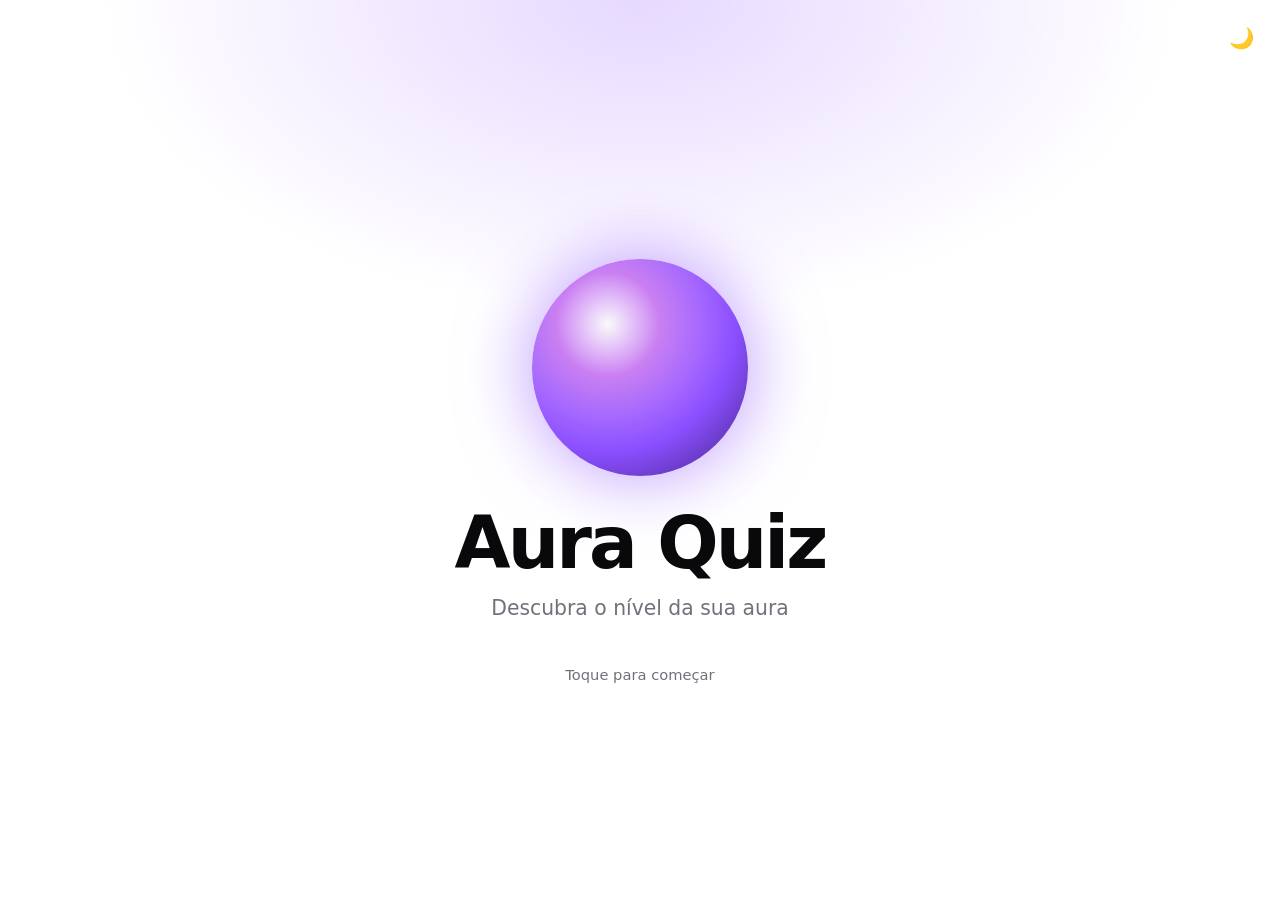
==== index.html @ 700a0be0 "Aura Quiz: primeira versão do app para a feira de ciências - Quiz com 10 perguntas + 1 bônus e 13 fa" ====
<!doctype html>
<html lang="pt-BR">
  <head>
    <meta charset="utf-8" />
    <meta name="viewport" content="width=device-width, initial-scale=1, viewport-fit=cover" />
    <title>Aura Quiz</title>
    <meta name="description" content="Responda 10 perguntas + 1 bônus e descubra o nível da sua aura!" />

    <!-- Cor da barra do navegador no celular -->
    <meta name="theme-color" content="#ffffff" media="(prefers-color-scheme: light)" />
    <meta name="theme-color" content="#09090b" media="(prefers-color-scheme: dark)" />

    <!-- PWA: permite instalar o app na tela inicial -->
    <link rel="manifest" href="manifest.webmanifest" />
    <link rel="icon" href="assets/icons/icon.svg" type="image/svg+xml" />
    <link rel="apple-touch-icon" href="assets/icons/icon-180.png" />
    <meta name="apple-mobile-web-app-capable" content="yes" />
    <meta name="apple-mobile-web-app-title" content="Aura Quiz" />

    <!-- Design system: tokens → base → componentes -->
    <link rel="stylesheet" href="src/styles/tokens.css" />
    <link rel="stylesheet" href="src/styles/base.css" />
    <link rel="stylesheet" href="src/styles/components.css" />

    <script type="module" src="src/main.js"></script>
  </head>
  <body>
    <main id="app">
      <noscript>
        <p>O Aura Quiz precisa do JavaScript ligado para funcionar.</p>
      </noscript>
    </main>

    <!-- Se o arquivo for aberto direto (dois cliques no index.html), avisa como abrir certo. -->
    <script>
      if (location.protocol === 'file:') {
        document.getElementById('app').innerHTML =
          '<div class="card pilha" style="max-width:34rem">' +
          '<h2 class="card__titulo">Quase lá! 🚀</h2>' +
          '<p class="texto-suave">Navegadores bloqueiam apps abertos direto do arquivo. ' +
          'Feche esta aba e dê dois cliques em <strong>iniciar.bat</strong>, na pasta do projeto.</p>' +
          '</div>';
      }
    </script>
  </body>
</html>
---- src/styles/tokens.css ----
/**
 * DESIGN TOKENS
 * -------------
 * Tokens são as "decisões de design" guardadas em variáveis:
 * cores, cantos, sombras, fontes...
 * Os componentes NUNCA usam cores soltas: sempre usam um token.
 * Assim, para mudar o visual do app inteiro, basta mudar aqui.
 *
 * Os nomes seguem o padrão do shadcn/ui (paleta "zinc").
 */

:root {
  color-scheme: light;

  /* Cores base */
  --background: oklch(1 0 0);
  --foreground: oklch(0.141 0.005 285.823);
  --card: oklch(1 0 0);
  --card-foreground: oklch(0.141 0.005 285.823);
  --primary: oklch(0.21 0.006 285.885);
  --primary-foreground: oklch(0.985 0 0);
  --secondary: oklch(0.967 0.001 286.375);
  --secondary-foreground: oklch(0.21 0.006 285.885);
  --muted: oklch(0.967 0.001 286.375);
  --muted-foreground: oklch(0.552 0.016 285.938);
  --accent: oklch(0.967 0.001 286.375);
  --accent-foreground: oklch(0.21 0.006 285.885);
  --border: oklch(0.92 0.004 286.32);
  --input: oklch(0.92 0.004 286.32);
  --ring: oklch(0.705 0.015 286.067);

  /* Cor de identidade do Aura Quiz (o "brilho") */
  --aura: oklch(0.606 0.25 292.717);
  --aura-intensidade: 22%;

  /* Formas */
  --radius: 0.625rem;
  --radius-sm: calc(var(--radius) - 4px);
  --radius-md: calc(var(--radius) - 2px);
  --radius-lg: var(--radius);
  --radius-xl: calc(var(--radius) + 4px);

  /* Sombras */
  --shadow-xs: 0 1px 2px 0 rgb(0 0 0 / 0.05);
  --shadow-sm: 0 1px 3px 0 rgb(0 0 0 / 0.1), 0 1px 2px -1px rgb(0 0 0 / 0.1);

  /* Tipografia */
  --font-sans: ui-sans-serif, system-ui, -apple-system, 'Segoe UI', Roboto, 'Helvetica Neue', Arial,
    sans-serif, 'Apple Color Emoji', 'Segoe UI Emoji';

  /* Movimento */
  --transicao: 150ms cubic-bezier(0.4, 0, 0.2, 1);
}

/* Tema escuro: segue o aparelho, a não ser que a pessoa escolha "claro" */
@media (prefers-color-scheme: dark) {
  :root:not([data-theme='light']) {
    color-scheme: dark;
    --background: oklch(0.141 0.005 285.823);
    --foreground: oklch(0.985 0 0);
    --card: oklch(0.21 0.006 285.885);
    --card-foreground: oklch(0.985 0 0);
    --primary: oklch(0.92 0.004 286.32);
    --primary-foreground: oklch(0.21 0.006 285.885);
    --secondary: oklch(0.274 0.006 286.033);
    --secondary-foreground: oklch(0.985 0 0);
    --muted: oklch(0.274 0.006 286.033);
    --muted-foreground: oklch(0.705 0.015 286.067);
    --accent: oklch(0.274 0.006 286.033);
    --accent-foreground: oklch(0.985 0 0);
    --border: oklch(1 0 0 / 10%);
    --input: oklch(1 0 0 / 15%);
    --ring: oklch(0.552 0.016 285.938);
    --aura-intensidade: 32%;
  }
}

/* Tema escuro escolhido manualmente pelo botão */
:root[data-theme='dark'] {
  color-scheme: dark;
  --background: oklch(0.141 0.005 285.823);
  --foreground: oklch(0.985 0 0);
  --card: oklch(0.21 0.006 285.885);
  --card-foreground: oklch(0.985 0 0);
  --primary: oklch(0.92 0.004 286.32);
  --primary-foreground: oklch(0.21 0.006 285.885);
  --secondary: oklch(0.274 0.006 286.033);
  --secondary-foreground: oklch(0.985 0 0);
  --muted: oklch(0.274 0.006 286.033);
  --muted-foreground: oklch(0.705 0.015 286.067);
  --accent: oklch(0.274 0.006 286.033);
  --accent-foreground: oklch(0.985 0 0);
  --border: oklch(1 0 0 / 10%);
  --input: oklch(1 0 0 / 15%);
  --ring: oklch(0.552 0.016 285.938);
  --aura-intensidade: 32%;
}
---- src/styles/base.css ----
/**
 * BASE
 * ----
 * Regras gerais da página: fundo, fonte, layout e responsividade.
 * Pensado primeiro para celular e crescendo até telões e projetores.
 */

*,
*::before,
*::after {
  box-sizing: border-box;
}

html {
  /* A fonte cresce junto com a tela: 16px no celular até 24px num telão */
  font-size: clamp(100%, 0.35vw + 0.85rem, 150%);
  -webkit-text-size-adjust: 100%;
  -webkit-tap-highlight-color: transparent;
}

body {
  margin: 0;
  min-height: 100vh;
  min-height: 100dvh;
  background-color: var(--background);
  color: var(--foreground);
  font-family: var(--font-sans);
  line-height: 1.5;
  -webkit-font-smoothing: antialiased;
  overflow-x: hidden;
}

/* Brilho de aura no fundo da página */
body::before {
  content: '';
  position: fixed;
  inset: 0;
  z-index: -1;
  pointer-events: none;
  background: radial-gradient(
    60% 50% at 50% 0%,
    color-mix(in oklch, var(--cor-fundo, var(--aura)) var(--aura-intensidade), transparent),
    transparent 70%
  );
  transition: background var(--transicao);
}

h1,
h2,
p {
  margin: 0;
}

button,
input {
  font: inherit;
  color: inherit;
}

/* Área principal: centraliza a tela atual */
#app {
  min-height: 100vh;
  min-height: 100dvh;
  display: grid;
  place-items: center;
  padding: 4rem max(1rem, env(safe-area-inset-right)) max(1.5rem, env(safe-area-inset-bottom))
    max(1rem, env(safe-area-inset-left));
}

.tela {
  width: 100%;
  max-width: 34rem;
  animation: entrar 350ms ease-out both;
}

@keyframes entrar {
  from {
    opacity: 0;
    transform: translateY(0.75rem);
  }
}

/* ---------- Utilitários de layout ---------- */

.pilha {
  display: flex;
  flex-direction: column;
  gap: 1.25rem;
}

.pilha--curta {
  gap: 0.5rem;
}

.linha {
  display: flex;
  align-items: center;
  justify-content: space-between;
  gap: 0.75rem;
}

.centro {
  text-align: center;
  align-items: center;
}

.texto-suave {
  color: var(--muted-foreground);
}

.texto-pequeno {
  font-size: 0.875rem;
}

/* Esconde da tela, mas leitores de tela continuam lendo */
.sr-only {
  position: absolute;
  width: 1px;
  height: 1px;
  padding: 0;
  margin: -1px;
  overflow: hidden;
  clip: rect(0, 0, 0, 0);
  white-space: nowrap;
  border: 0;
}

/* Foco programático (troca de tela) não precisa de contorno */
[tabindex='-1']:focus {
  outline: none;
}

/* ---------- Telas baixinhas (celular deitado) ---------- */
@media (max-height: 30rem) and (orientation: landscape) {
  #app {
    place-items: start center;
    padding-top: 3.25rem;
  }

  .pilha {
    gap: 0.875rem;
  }
}

/* ---------- Para quem prefere menos movimento ---------- */
@media (prefers-reduced-motion: reduce) {
  *,
  *::before,
  *::after {
    animation-duration: 0.01ms !important;
    animation-iteration-count: 1 !important;
    transition-duration: 0.01ms !important;
  }
}
---- src/styles/components.css ----
/**
 * COMPONENTES
 * -----------
 * Peças visuais reutilizáveis, no estilo shadcn/ui:
 * Button, Card, Input, Label, Progress e Badge.
 * Depois, os estilos específicos de cada tela.
 */

/* ================= Button ================= */
.btn {
  display: inline-flex;
  align-items: center;
  justify-content: center;
  gap: 0.5rem;
  min-height: 2.5rem;
  padding: 0.5rem 1rem;
  border: 1px solid transparent;
  border-radius: var(--radius-md);
  background-color: var(--primary);
  color: var(--primary-foreground);
  font-size: 0.875rem;
  font-weight: 500;
  line-height: 1.25;
  cursor: pointer;
  user-select: none;
  touch-action: manipulation;
  box-shadow: var(--shadow-xs);
  transition: background-color var(--transicao), border-color var(--transicao), box-shadow var(--transicao),
    transform var(--transicao), opacity var(--transicao);
}

.btn:hover {
  background-color: color-mix(in oklch, var(--primary) 90%, transparent);
}

.btn:active {
  transform: scale(0.98);
}

.btn:focus-visible {
  outline: none;
  border-color: var(--ring);
  box-shadow: 0 0 0 3px color-mix(in oklch, var(--ring) 50%, transparent);
}

.btn:disabled {
  opacity: 0.5;
  cursor: not-allowed;
  transform: none;
}

.btn--outline {
  background-color: var(--background);
  color: var(--foreground);
  border-color: var(--border);
}

.btn--outline:hover {
  background-color: var(--accent);
  color: var(--accent-foreground);
}

.btn--ghost {
  background-color: transparent;
  color: var(--foreground);
  box-shadow: none;
}

.btn--ghost:hover {
  background-color: var(--accent);
}

.btn--lg {
  /* 48px ou mais: confortável para tocar com o dedo */
  min-height: 3rem;
  padding: 0.75rem 1.5rem;
  font-size: 1rem;
  border-radius: var(--radius-lg);
}

.btn--bloco {
  width: 100%;
}

.btn--icone {
  width: 2.75rem;
  min-height: 2.75rem;
  padding: 0;
  font-size: 1.125rem;
}

/* ================= Card ================= */
.card {
  padding: 1.5rem;
  border: 1px solid var(--border);
  border-radius: var(--radius-xl);
  background-color: var(--card);
  color: var(--card-foreground);
  box-shadow: var(--shadow-sm);
}

.card__titulo {
  font-size: 1.25rem;
  font-weight: 600;
  line-height: 1.3;
  letter-spacing: -0.01em;
}

/* ================= Input + Label ================= */
.rotulo {
  font-size: 0.875rem;
  font-weight: 500;
}

.input {
  width: 100%;
  min-height: 3rem;
  padding: 0.5rem 0.875rem;
  border: 1px solid var(--input);
  border-radius: var(--radius-md);
  background-color: transparent;
  font-size: 1rem; /* 16px ou mais evita o zoom automático no iPhone */
  box-shadow: var(--shadow-xs);
  transition: border-color var(--transicao), box-shadow var(--transicao);
}

.input::placeholder {
  color: var(--muted-foreground);
}

.input:focus-visible {
  outline: none;
  border-color: var(--ring);
  box-shadow: 0 0 0 3px color-mix(in oklch, var(--ring) 50%, transparent);
}

/* ================= Progress ================= */
.progresso {
  height: 0.5rem;
  overflow: hidden;
  border-radius: 999px;
  background-color: color-mix(in oklch, var(--primary) 15%, transparent);
}

.progresso__barra {
  height: 100%;
  border-radius: inherit;
  background-color: var(--primary);
  transition: width 400ms ease-out;
}

/* ================= Badge ================= */
.badge {
  display: inline-flex;
  align-items: center;
  gap: 0.25rem;
  padding: 0.125rem 0.625rem;
  border: 1px solid transparent;
  border-radius: var(--radius-md);
  background-color: var(--primary);
  color: var(--primary-foreground);
  font-size: 0.75rem;
  font-weight: 600;
  white-space: nowrap;
}

.badge--bonus {
  background-color: var(--aura);
  color: oklch(0.985 0 0);
}

/* ================= Botão de tema ================= */
.botao-tema {
  position: fixed;
  top: max(0.75rem, env(safe-area-inset-top));
  right: max(0.75rem, env(safe-area-inset-right));
  z-index: 10;
}

/* =====================================================
   ESTILOS DE CADA TELA
   ===================================================== */

/* ---------- Abertura ---------- */
.splash {
  display: flex;
  flex-direction: column;
  align-items: center;
  gap: 0.75rem;
  padding: 2rem 1rem;
  border: 0;
  border-radius: var(--radius-xl);
  background: none;
  cursor: pointer;
  text-align: center;
}

/* A abertura ocupa a tela inteira e recebe o foco sozinha: não precisa de contorno */
.splash:focus {
  outline: none;
}

.orbe {
  width: clamp(7rem, 30vmin, 12rem);
  aspect-ratio: 1;
  margin-bottom: 1rem;
  border-radius: 50%;
  background: radial-gradient(
    circle at 35% 30%,
    oklch(0.985 0 0) 0%,
    color-mix(in oklch, var(--aura) 70%, oklch(0.985 0 0)) 25%,
    var(--aura) 60%,
    color-mix(in oklch, var(--aura) 60%, black) 100%
  );
  box-shadow: 0 0 4rem color-mix(in oklch, var(--aura) 60%, transparent);
  animation: pulsar 2.4s ease-in-out infinite;
}

@keyframes pulsar {
  50% {
    transform: scale(1.06);
    box-shadow: 0 0 6rem color-mix(in oklch, var(--aura) 80%, transparent);
  }
}

.splash__titulo {
  font-size: clamp(2.5rem, 9vw, 4rem);
  font-weight: 800;
  line-height: 1;
  letter-spacing: -0.04em;
}

.splash__subtitulo {
  font-size: 1.125rem;
  color: var(--muted-foreground);
}

.splash__dica {
  margin-top: 1.5rem;
  font-size: 0.8125rem;
  color: var(--muted-foreground);
  animation: piscar 1.6s ease-in-out infinite;
}

@keyframes piscar {
  50% {
    opacity: 0.35;
  }
}

/* ---------- Pergunta ---------- */
.pergunta__texto {
  font-size: clamp(1.25rem, 4.5vw, 1.625rem);
  font-weight: 700;
  line-height: 1.25;
  letter-spacing: -0.02em;
  text-wrap: balance;
}

.opcoes {
  display: grid;
  gap: 0.75rem;
}

.opcao {
  justify-content: flex-start;
  width: 100%;
  text-align: left;
  white-space: normal;
}

.opcao__tecla {
  display: inline-grid;
  place-items: center;
  flex-shrink: 0;
  width: 1.75rem;
  height: 1.75rem;
  border: 1px solid var(--border);
  border-radius: var(--radius-sm);
  background-color: var(--muted);
  color: var(--muted-foreground);
  font-family: inherit;
  font-size: 0.8125rem;
  font-weight: 600;
}

.opcao[aria-disabled='true'] {
  pointer-events: none;
}

.opcao--escolhida {
  border-color: var(--primary);
  background-color: var(--primary);
  color: var(--primary-foreground);
  transform: scale(0.98);
}

.opcao--escolhida .opcao__tecla {
  border-color: transparent;
  background-color: var(--primary-foreground);
  color: var(--primary);
}

.voltar {
  align-self: flex-start;
}

/* Pergunta bônus: ganha o brilho da aura */
.tela--bonus .card {
  border-color: color-mix(in oklch, var(--aura) 60%, transparent);
  box-shadow: 0 0 0 1px color-mix(in oklch, var(--aura) 40%, transparent),
    0 0 2.5rem color-mix(in oklch, var(--aura) 35%, transparent);
}

.tela--bonus .progresso__barra {
  background-color: var(--aura);
}

/* Celular deitado: opções lado a lado para caber na tela */
@media (max-height: 30rem) and (orientation: landscape) {
  .opcoes {
    grid-auto-flow: column;
    grid-auto-columns: 1fr;
  }
}

/* ---------- Resultado ---------- */
.card--resultado {
  border-color: color-mix(in oklch, var(--cor-faixa) 55%, var(--border));
  box-shadow: 0 0 0 1px color-mix(in oklch, var(--cor-faixa) 35%, transparent),
    0 0 3.5rem color-mix(in oklch, var(--cor-faixa) 40%, transparent);
  animation: brilhar 3s ease-in-out infinite;
}

@keyframes brilhar {
  50% {
    box-shadow: 0 0 0 1px color-mix(in oklch, var(--cor-faixa) 50%, transparent),
      0 0 5rem color-mix(in oklch, var(--cor-faixa) 60%, transparent);
  }
}

.resultado__pontos {
  font-size: clamp(3.5rem, 16vw, 6rem);
  font-weight: 800;
  line-height: 1;
  letter-spacing: -0.04em;
  font-variant-numeric: tabular-nums;
  color: var(--cor-faixa);
}

.resultado__emoji {
  font-size: 2.5rem;
  line-height: 1;
}

.resultado__titulo {
  font-size: clamp(1.5rem, 5.5vw, 2rem);
  font-weight: 800;
  line-height: 1.15;
  letter-spacing: -0.02em;
}

.resultado__mensagem {
  max-width: 28rem;
  font-size: 1.0625rem;
  color: var(--muted-foreground);
  text-wrap: pretty;
}

.medidor {
  width: 100%;
  padding-top: 0.5rem;
}

.medidor__trilho {
  position: relative;
  height: 0.5rem;
  border-radius: 999px;
  background: linear-gradient(90deg, #b91c1c, #f97316, #a1a1aa, #8b5cf6, #22c55e, #f59e0b);
}

.medidor__marcador {
  position: absolute;
  top: 50%;
  width: 1.25rem;
  height: 1.25rem;
  border: 3px solid var(--card);
  border-radius: 50%;
  background-color: var(--cor-faixa);
  box-shadow: var(--shadow-sm);
  transform: translate(-50%, -50%);
}

.medidor__legenda {
  display: flex;
  justify-content: space-between;
  margin-top: 0.5rem;
  font-size: 0.75rem;
  color: var(--muted-foreground);
  font-variant-numeric: tabular-nums;
}

.acoes {
  display: grid;
  gap: 0.75rem;
}

@media (min-width: 30rem) {
  .acoes {
    grid-template-columns: 1fr 1fr;
  }
}
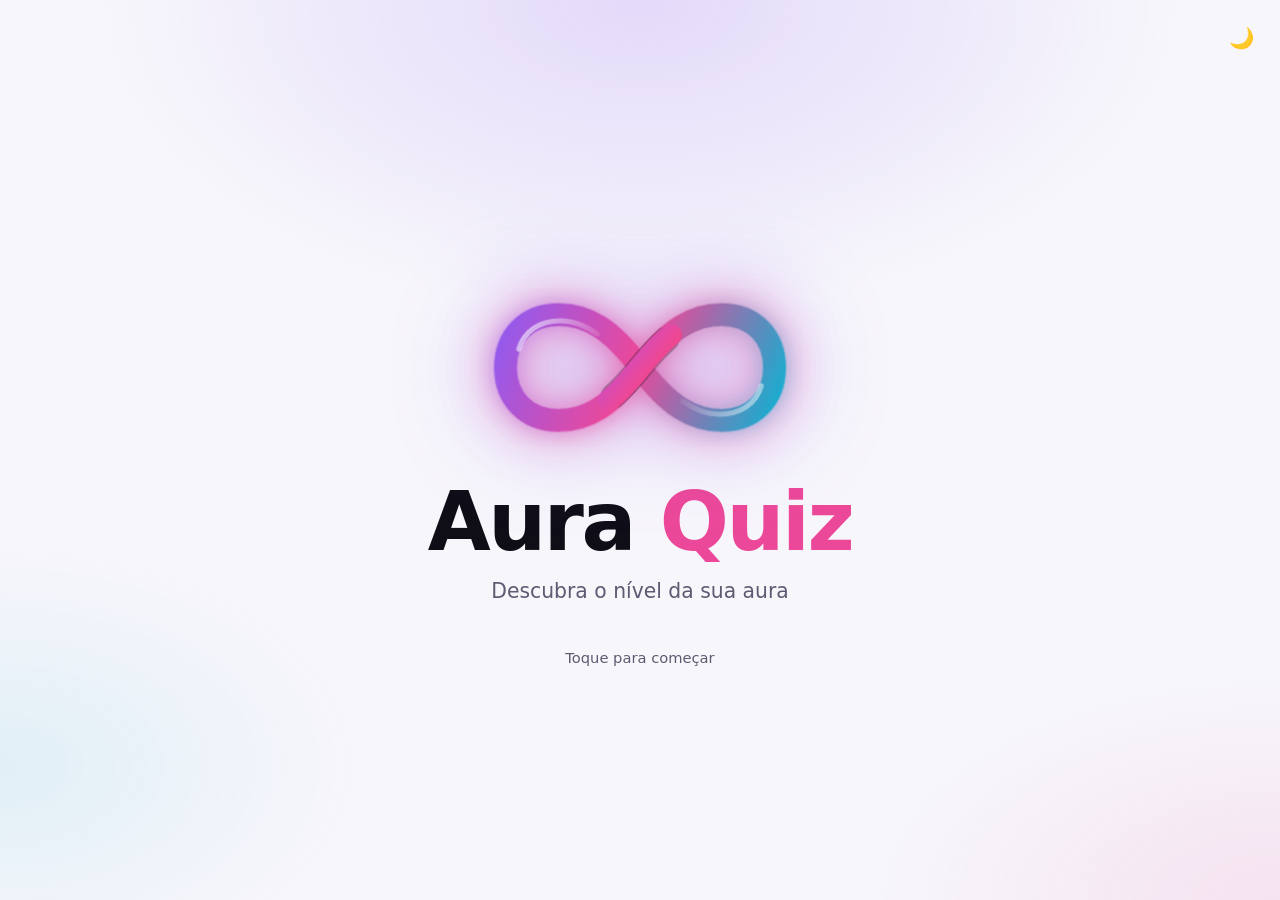
==== commit 7c6403bd: "Aplica a identidade visual e compartilha o resultado como imagem Identidade visual: - Tokens com a p" ====
--- a/index.html
+++ b/index.html
@@ -7,12 +7,13 @@
     <meta name="description" content="Responda 10 perguntas + 1 bônus e descubra o nível da sua aura!" />
 
     <!-- Cor da barra do navegador no celular -->
-    <meta name="theme-color" content="#ffffff" media="(prefers-color-scheme: light)" />
-    <meta name="theme-color" content="#09090b" media="(prefers-color-scheme: dark)" />
+    <meta name="theme-color" content="#f7f6fb" media="(prefers-color-scheme: light)" />
+    <meta name="theme-color" content="#0f0e17" media="(prefers-color-scheme: dark)" />
 
     <!-- PWA: permite instalar o app na tela inicial -->
     <link rel="manifest" href="manifest.webmanifest" />
-    <link rel="icon" href="assets/icons/icon.svg" type="image/svg+xml" />
+    <link rel="icon" href="assets/icons/favicon-64.png" type="image/png" />
+    <link rel="preload" href="assets/brand/simbolo.png" as="image" />
     <link rel="apple-touch-icon" href="assets/icons/icon-180.png" />
     <meta name="apple-mobile-web-app-capable" content="yes" />
     <meta name="apple-mobile-web-app-title" content="Aura Quiz" />
--- a/src/styles/tokens.css
+++ b/src/styles/tokens.css
@@ -6,43 +6,62 @@
  * Os componentes NUNCA usam cores soltas: sempre usam um token.
  * Assim, para mudar o visual do app inteiro, basta mudar aqui.
  *
- * Os nomes seguem o padrão do shadcn/ui (paleta "zinc").
+ * Os nomes seguem o padrão do shadcn/ui; os valores vêm da
+ * Identidade Visual do Aura Quiz:
+ *
+ *   Roxo Aura      #8B5CF6  → cor principal
+ *   Rosa Elétrico  #EC4899  → destaque / divertido
+ *   Azul Cósmico   #06B6D4  → secundária
+ *   Gradiente Aura (infinito): roxo → rosa → azul
+ *   Fundo #0F0E17 · Card #1E1B29 · Texto #FFFFFF
  */
 
 :root {
-  color-scheme: light;
+  /* ---------- Cores da marca (iguais nos dois temas) ---------- */
+  --roxo-aura: #8b5cf6;
+  --rosa-eletrico: #ec4899;
+  --azul-cosmico: #06b6d4;
 
-  /* Cores base */
-  --background: oklch(1 0 0);
-  --foreground: oklch(0.141 0.005 285.823);
-  --card: oklch(1 0 0);
-  --card-foreground: oklch(0.141 0.005 285.823);
-  --primary: oklch(0.21 0.006 285.885);
-  --primary-foreground: oklch(0.985 0 0);
-  --secondary: oklch(0.967 0.001 286.375);
-  --secondary-foreground: oklch(0.21 0.006 285.885);
-  --muted: oklch(0.967 0.001 286.375);
-  --muted-foreground: oklch(0.552 0.016 285.938);
-  --accent: oklch(0.967 0.001 286.375);
-  --accent-foreground: oklch(0.21 0.006 285.885);
-  --border: oklch(0.92 0.004 286.32);
-  --input: oklch(0.92 0.004 286.32);
-  --ring: oklch(0.705 0.015 286.067);
+  --gradiente-aura: linear-gradient(90deg, var(--roxo-aura), var(--rosa-eletrico) 55%, var(--azul-cosmico));
+  /* Versão do botão principal: só roxo → rosa, como no guia */
+  --gradiente-botao: linear-gradient(90deg, var(--roxo-aura), var(--rosa-eletrico));
 
   /* Cor de identidade do Aura Quiz (o "brilho") */
-  --aura: oklch(0.606 0.25 292.717);
-  --aura-intensidade: 22%;
+  --aura: var(--roxo-aura);
+  --destaque: var(--rosa-eletrico);
+  --aura-intensidade: 18%;
 
-  /* Formas */
-  --radius: 0.625rem;
-  --radius-sm: calc(var(--radius) - 4px);
+  /* ---------- Tema claro ---------- */
+  color-scheme: light;
+  --background: #f7f6fb;
+  --foreground: #0f0e17;
+  --card: #ffffff;
+  --card-foreground: #0f0e17;
+  --primary: var(--roxo-aura);
+  --primary-foreground: #ffffff;
+  --secondary: var(--azul-cosmico);
+  --secondary-foreground: #ffffff;
+  --muted: #efedf6;
+  --muted-foreground: #5f5a72;
+  --accent: #f1ecfe;
+  --accent-foreground: #0f0e17;
+  --border: #e3e0ee;
+  --input: color-mix(in srgb, var(--roxo-aura) 45%, #e3e0ee);
+  --ring: var(--roxo-aura);
+
+  /* Formas: mais arredondado que o shadcn padrão, como no guia */
+  --radius: 0.875rem;
+  --radius-sm: calc(var(--radius) - 6px);
   --radius-md: calc(var(--radius) - 2px);
   --radius-lg: var(--radius);
-  --radius-xl: calc(var(--radius) + 4px);
+  --radius-xl: calc(var(--radius) + 6px);
 
   /* Sombras */
-  --shadow-xs: 0 1px 2px 0 rgb(0 0 0 / 0.05);
-  --shadow-sm: 0 1px 3px 0 rgb(0 0 0 / 0.1), 0 1px 2px -1px rgb(0 0 0 / 0.1);
+  --shadow-xs: 0 1px 2px 0 rgb(15 14 23 / 0.06);
+  --shadow-sm: 0 1px 3px 0 rgb(15 14 23 / 0.1), 0 1px 2px -1px rgb(15 14 23 / 0.1);
+  /* Brilho neon dos elementos da marca */
+  --brilho: 0 0.5rem 1.75rem -0.5rem color-mix(in srgb, var(--rosa-eletrico) 55%, transparent),
+    0 0.25rem 1.25rem -0.25rem color-mix(in srgb, var(--roxo-aura) 55%, transparent);
 
   /* Tipografia */
   --font-sans: ui-sans-serif, system-ui, -apple-system, 'Segoe UI', Roboto, 'Helvetica Neue', Arial,
@@ -52,46 +71,37 @@
   --transicao: 150ms cubic-bezier(0.4, 0, 0.2, 1);
 }
 
-/* Tema escuro: segue o aparelho, a não ser que a pessoa escolha "claro" */
+/* ---------- Tema escuro (o visual principal da marca) ---------- */
+/* Segue o aparelho, a não ser que a pessoa escolha "claro" */
 @media (prefers-color-scheme: dark) {
   :root:not([data-theme='light']) {
     color-scheme: dark;
-    --background: oklch(0.141 0.005 285.823);
-    --foreground: oklch(0.985 0 0);
-    --card: oklch(0.21 0.006 285.885);
-    --card-foreground: oklch(0.985 0 0);
-    --primary: oklch(0.92 0.004 286.32);
-    --primary-foreground: oklch(0.21 0.006 285.885);
-    --secondary: oklch(0.274 0.006 286.033);
-    --secondary-foreground: oklch(0.985 0 0);
-    --muted: oklch(0.274 0.006 286.033);
-    --muted-foreground: oklch(0.705 0.015 286.067);
-    --accent: oklch(0.274 0.006 286.033);
-    --accent-foreground: oklch(0.985 0 0);
-    --border: oklch(1 0 0 / 10%);
-    --input: oklch(1 0 0 / 15%);
-    --ring: oklch(0.552 0.016 285.938);
-    --aura-intensidade: 32%;
+    --background: #0f0e17;
+    --foreground: #ffffff;
+    --card: #1e1b29;
+    --card-foreground: #ffffff;
+    --muted: #2a2638;
+    --muted-foreground: #a9a3bd;
+    --accent: #2a2638;
+    --accent-foreground: #ffffff;
+    --border: rgb(255 255 255 / 0.08);
+    --input: color-mix(in srgb, var(--roxo-aura) 70%, transparent);
+    --aura-intensidade: 28%;
   }
 }
 
 /* Tema escuro escolhido manualmente pelo botão */
 :root[data-theme='dark'] {
   color-scheme: dark;
-  --background: oklch(0.141 0.005 285.823);
-  --foreground: oklch(0.985 0 0);
-  --card: oklch(0.21 0.006 285.885);
-  --card-foreground: oklch(0.985 0 0);
-  --primary: oklch(0.92 0.004 286.32);
-  --primary-foreground: oklch(0.21 0.006 285.885);
-  --secondary: oklch(0.274 0.006 286.033);
-  --secondary-foreground: oklch(0.985 0 0);
-  --muted: oklch(0.274 0.006 286.033);
-  --muted-foreground: oklch(0.705 0.015 286.067);
-  --accent: oklch(0.274 0.006 286.033);
-  --accent-foreground: oklch(0.985 0 0);
-  --border: oklch(1 0 0 / 10%);
-  --input: oklch(1 0 0 / 15%);
-  --ring: oklch(0.552 0.016 285.938);
-  --aura-intensidade: 32%;
+  --background: #0f0e17;
+  --foreground: #ffffff;
+  --card: #1e1b29;
+  --card-foreground: #ffffff;
+  --muted: #2a2638;
+  --muted-foreground: #a9a3bd;
+  --accent: #2a2638;
+  --accent-foreground: #ffffff;
+  --border: rgb(255 255 255 / 0.08);
+  --input: color-mix(in srgb, var(--roxo-aura) 70%, transparent);
+  --aura-intensidade: 28%;
 }
--- a/src/styles/base.css
+++ b/src/styles/base.css
@@ -38,10 +38,20 @@
   z-index: -1;
   pointer-events: none;
   background: radial-gradient(
-    60% 50% at 50% 0%,
-    color-mix(in oklch, var(--cor-fundo, var(--aura)) var(--aura-intensidade), transparent),
-    transparent 70%
-  );
+      60% 50% at 50% 0%,
+      color-mix(in oklch, var(--cor-fundo, var(--aura)) var(--aura-intensidade), transparent),
+      transparent 70%
+    ),
+    radial-gradient(
+      45% 35% at 100% 100%,
+      color-mix(in oklch, var(--cor-fundo, var(--rosa-eletrico)) calc(var(--aura-intensidade) * 0.6), transparent),
+      transparent 70%
+    ),
+    radial-gradient(
+      40% 35% at 0% 85%,
+      color-mix(in oklch, var(--cor-fundo, var(--azul-cosmico)) calc(var(--aura-intensidade) * 0.5), transparent),
+      transparent 70%
+    );
   transition: background var(--transicao);
 }
 
--- a/src/styles/components.css
+++ b/src/styles/components.css
@@ -16,21 +16,22 @@
   padding: 0.5rem 1rem;
   border: 1px solid transparent;
   border-radius: var(--radius-md);
-  background-color: var(--primary);
+  /* Botão principal: Gradiente Aura (roxo → rosa) com brilho neon */
+  background: var(--gradiente-botao);
   color: var(--primary-foreground);
   font-size: 0.875rem;
-  font-weight: 500;
+  font-weight: 600;
   line-height: 1.25;
   cursor: pointer;
   user-select: none;
   touch-action: manipulation;
-  box-shadow: var(--shadow-xs);
+  box-shadow: var(--brilho);
   transition: background-color var(--transicao), border-color var(--transicao), box-shadow var(--transicao),
-    transform var(--transicao), opacity var(--transicao);
+    transform var(--transicao), opacity var(--transicao), filter var(--transicao);
 }
 
 .btn:hover {
-  background-color: color-mix(in oklch, var(--primary) 90%, transparent);
+  filter: brightness(1.08);
 }
 
 .btn:active {
@@ -38,36 +39,46 @@
 }
 
 .btn:focus-visible {
-  outline: none;
-  border-color: var(--ring);
-  box-shadow: 0 0 0 3px color-mix(in oklch, var(--ring) 50%, transparent);
+  outline: 2px solid var(--ring);
+  outline-offset: 3px;
 }
 
 .btn:disabled {
-  opacity: 0.5;
+  opacity: 0.45;
   cursor: not-allowed;
   transform: none;
-}
-
+  filter: none;
+  box-shadow: none;
+}
+
+/* Contorno com borda em gradiente (roxo → rosa), como as opções do guia.
+   Truque: o fundo de dentro pinta só até a borda; o gradiente aparece só na borda. */
 .btn--outline {
-  background-color: var(--background);
-  color: var(--foreground);
-  border-color: var(--border);
-}
-
-.btn--outline:hover {
-  background-color: var(--accent);
-  color: var(--accent-foreground);
-}
-
-.btn--ghost {
-  background-color: transparent;
+  --fundo-btn: var(--background);
+  border: 1.5px solid transparent;
+  background: linear-gradient(var(--fundo-btn), var(--fundo-btn)) padding-box, var(--gradiente-botao) border-box;
   color: var(--foreground);
   box-shadow: none;
 }
 
+.card .btn--outline {
+  --fundo-btn: var(--card);
+}
+
+.btn--outline:hover {
+  --fundo-btn: var(--accent);
+  filter: none;
+}
+
+.btn--ghost {
+  background: transparent;
+  color: var(--foreground);
+  box-shadow: none;
+}
+
 .btn--ghost:hover {
-  background-color: var(--accent);
+  background: var(--accent);
+  filter: none;
 }
 
 .btn--lg {
@@ -116,11 +127,10 @@
   width: 100%;
   min-height: 3rem;
   padding: 0.5rem 0.875rem;
-  border: 1px solid var(--input);
+  border: 1.5px solid var(--input);
   border-radius: var(--radius-md);
-  background-color: transparent;
+  background-color: var(--background);
   font-size: 1rem; /* 16px ou mais evita o zoom automático no iPhone */
-  box-shadow: var(--shadow-xs);
   transition: border-color var(--transicao), box-shadow var(--transicao);
 }
 
@@ -128,10 +138,12 @@
   color: var(--muted-foreground);
 }
 
+/* Ao digitar, o campo acende com o brilho roxo da aura */
 .input:focus-visible {
   outline: none;
-  border-color: var(--ring);
-  box-shadow: 0 0 0 3px color-mix(in oklch, var(--ring) 50%, transparent);
+  border-color: var(--roxo-aura);
+  box-shadow: 0 0 0 3px color-mix(in srgb, var(--roxo-aura) 35%, transparent),
+    0 0 1.5rem color-mix(in srgb, var(--roxo-aura) 45%, transparent);
 }
 
 /* ================= Progress ================= */
@@ -139,13 +151,14 @@
   height: 0.5rem;
   overflow: hidden;
   border-radius: 999px;
-  background-color: color-mix(in oklch, var(--primary) 15%, transparent);
+  background-color: var(--muted);
 }
 
 .progresso__barra {
   height: 100%;
   border-radius: inherit;
-  background-color: var(--primary);
+  background: var(--gradiente-aura);
+  box-shadow: 0 0 0.75rem color-mix(in srgb, var(--rosa-eletrico) 50%, transparent);
   transition: width 400ms ease-out;
 }
 
@@ -164,9 +177,11 @@
   white-space: nowrap;
 }
 
+/* Rosa Elétrico = destaque / divertido */
 .badge--bonus {
-  background-color: var(--aura);
-  color: oklch(0.985 0 0);
+  background-color: var(--destaque);
+  color: #ffffff;
+  box-shadow: 0 0 1rem color-mix(in srgb, var(--destaque) 55%, transparent);
 }
 
 /* ================= Botão de tema ================= */
@@ -200,34 +215,34 @@
   outline: none;
 }
 
-.orbe {
-  width: clamp(7rem, 30vmin, 12rem);
-  aspect-ratio: 1;
-  margin-bottom: 1rem;
-  border-radius: 50%;
-  background: radial-gradient(
-    circle at 35% 30%,
-    oklch(0.985 0 0) 0%,
-    color-mix(in oklch, var(--aura) 70%, oklch(0.985 0 0)) 25%,
-    var(--aura) 60%,
-    color-mix(in oklch, var(--aura) 60%, black) 100%
-  );
-  box-shadow: 0 0 4rem color-mix(in oklch, var(--aura) 60%, transparent);
+/* Símbolo do infinito da marca, pulsando com brilho neon */
+.simbolo {
+  width: clamp(10rem, 48vmin, 18rem);
+  height: auto;
+  margin-bottom: 0.5rem;
+  filter: drop-shadow(0 0 1.25rem color-mix(in srgb, var(--rosa-eletrico) 55%, transparent))
+    drop-shadow(0 0 2.5rem color-mix(in srgb, var(--roxo-aura) 45%, transparent));
   animation: pulsar 2.4s ease-in-out infinite;
 }
 
 @keyframes pulsar {
   50% {
-    transform: scale(1.06);
-    box-shadow: 0 0 6rem color-mix(in oklch, var(--aura) 80%, transparent);
+    transform: scale(1.05);
+    filter: drop-shadow(0 0 1.75rem color-mix(in srgb, var(--rosa-eletrico) 70%, transparent))
+      drop-shadow(0 0 3.5rem color-mix(in srgb, var(--azul-cosmico) 45%, transparent));
   }
 }
 
+/* Logotipo: "Aura" na cor do texto + "Quiz" em Rosa Elétrico */
 .splash__titulo {
-  font-size: clamp(2.5rem, 9vw, 4rem);
-  font-weight: 800;
+  font-size: clamp(2.75rem, 11vw, 4.5rem);
+  font-weight: 900;
   line-height: 1;
-  letter-spacing: -0.04em;
+  letter-spacing: -0.03em;
+}
+
+.marca__quiz {
+  color: var(--rosa-eletrico);
 }
 
 .splash__subtitulo {
@@ -269,51 +284,62 @@
   white-space: normal;
 }
 
+/* Cada número de opção ganha uma cor da marca: 1 azul, 2 roxo, 3 rosa */
+.opcao {
+  --cor-tecla: var(--roxo-aura);
+}
+
+.opcao:nth-child(3n + 1) {
+  --cor-tecla: var(--azul-cosmico);
+}
+
+.opcao:nth-child(3n) {
+  --cor-tecla: var(--rosa-eletrico);
+}
+
 .opcao__tecla {
   display: inline-grid;
   place-items: center;
   flex-shrink: 0;
-  width: 1.75rem;
-  height: 1.75rem;
-  border: 1px solid var(--border);
+  width: 2rem;
+  height: 2rem;
   border-radius: var(--radius-sm);
-  background-color: var(--muted);
-  color: var(--muted-foreground);
+  background-color: color-mix(in srgb, var(--cor-tecla) 18%, transparent);
+  /* No tema claro, escurece um pouco a cor do número para dar contraste */
+  color: color-mix(in srgb, var(--cor-tecla) 75%, var(--foreground));
   font-family: inherit;
-  font-size: 0.8125rem;
-  font-weight: 600;
+  font-size: 1rem;
+  font-weight: 700;
 }
 
 .opcao[aria-disabled='true'] {
   pointer-events: none;
 }
 
+/* Opção escolhida: acende com o gradiente da marca */
 .opcao--escolhida {
-  border-color: var(--primary);
-  background-color: var(--primary);
-  color: var(--primary-foreground);
+  border-color: transparent;
+  background: var(--gradiente-botao);
+  color: #ffffff;
+  box-shadow: var(--brilho);
   transform: scale(0.98);
 }
 
 .opcao--escolhida .opcao__tecla {
-  border-color: transparent;
-  background-color: var(--primary-foreground);
-  color: var(--primary);
+  background-color: rgb(255 255 255 / 0.22);
+  color: #ffffff;
 }
 
 .voltar {
   align-self: flex-start;
 }
 
-/* Pergunta bônus: ganha o brilho da aura */
+/* Pergunta bônus: o card ganha o brilho rosa + roxo */
 .tela--bonus .card {
-  border-color: color-mix(in oklch, var(--aura) 60%, transparent);
-  box-shadow: 0 0 0 1px color-mix(in oklch, var(--aura) 40%, transparent),
-    0 0 2.5rem color-mix(in oklch, var(--aura) 35%, transparent);
-}
-
-.tela--bonus .progresso__barra {
-  background-color: var(--aura);
+  border-color: color-mix(in srgb, var(--destaque) 60%, transparent);
+  box-shadow: 0 0 0 1px color-mix(in srgb, var(--destaque) 40%, transparent),
+    0 0 2.5rem color-mix(in srgb, var(--destaque) 30%, transparent),
+    0 0 4rem color-mix(in srgb, var(--roxo-aura) 25%, transparent);
 }
 
 /* Celular deitado: opções lado a lado para caber na tela */
